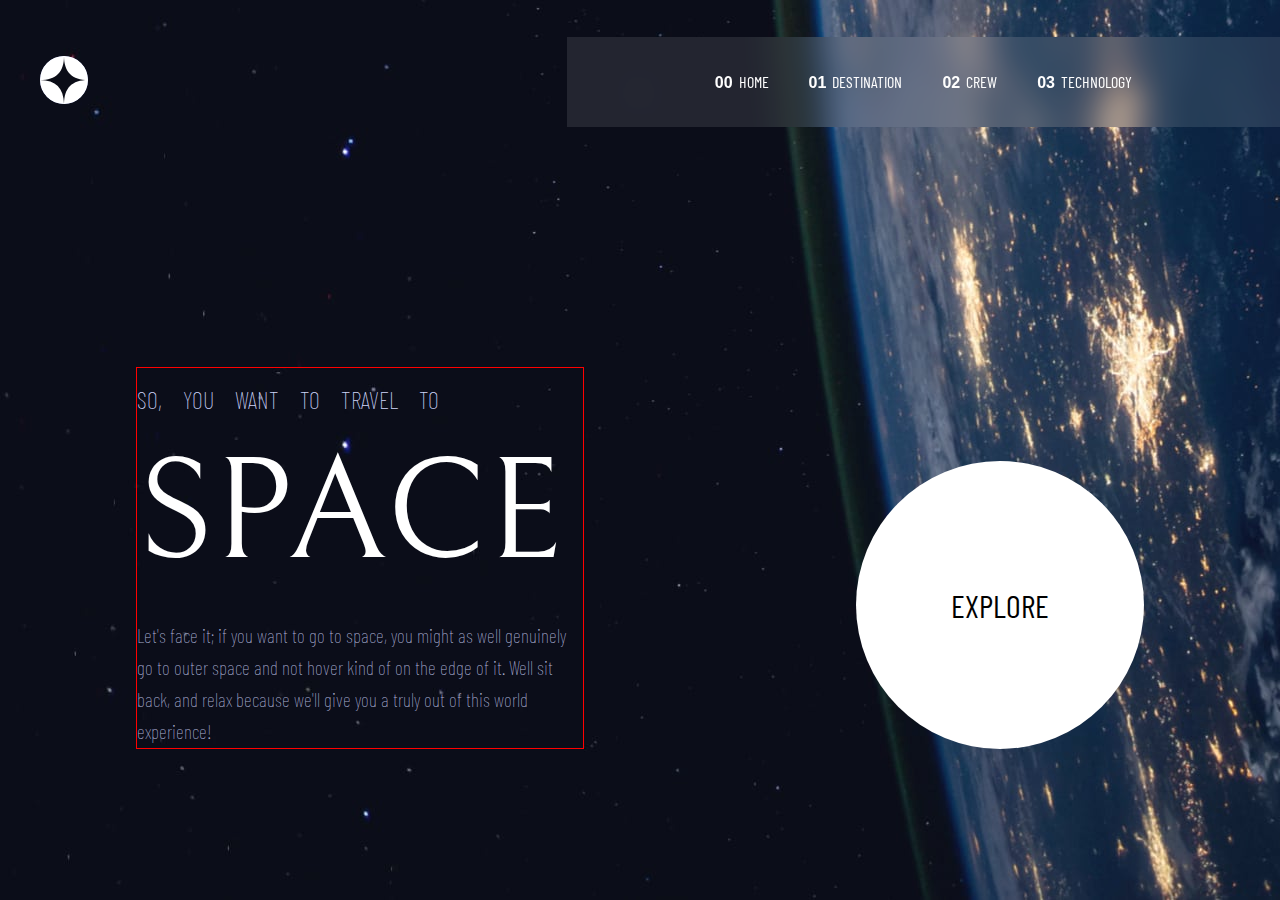
==== index.html @ 9f948ea0 "update" ====
<!DOCTYPE html>
<html lang="en">
<head>
    <meta charset="UTF-8">
    <meta name="viewport" content="width=device-width, initial-scale=1.0">
    <title>Frontend Mentor | Space tourism website</title>
    <link rel="shortcut icon" href="/images/favicon-32x32.png">
    <link rel="stylesheet" href="/css/index.css">
    <script src="/js/nav.js" defer></script>
    <link href="https://fonts.googleapis.com/css2?family=Barlow+Condensed&display=swap" rel="stylesheet">
    <link href="https://fonts.googleapis.com/css2?family=Bellefair&display=swap" rel="stylesheet">
</head>
<body>
    <header>
        <div class="logo">
            <img src="/images/logo.svg" alt="space-logo">
        </div>
        <button aria-controls="nav" aria-expanded="false" class="mobile-nav-toggle">
        </button>
        <nav id="toggle" data-visible="false">
            <div><a href="index.html"><span aria-hidden="true">00</span> home</a></div>
            <div><a href="destination.html"><span aria-hidden="true">01</span> Destination</a></div>
            <div><a href="crew.html"><span aria-hidden="true">02</span>  Crew</a></div>
            <div><a href="technology.html"><span aria-hidden="true">03</span> Technology</a></div>
        </nav>
    </header>
    <main>
        <div class="space-about">
        <p class="p">SO, You Want to Travel To</p>
        <h1>SPACE</h1>
        <p>Let's face it; if you want to go to space, you might as well genuinely go to outer space and not hover kind of on the edge of it. Well sit back, and relax because we'll give you a truly out of this world experience!</p>

        </div>
        <div class="explore">
            explore
        </div>
        
    </main>
</body>
</html>
---- css/index.css ----
*{
    margin: 0;
    padding:0;
    box-sizing: border-box;
}

*:focus{
    outline: none;
}
*, ::before, ::after{
    transition: all ease-in-out 300ms;
}
body{
    background-image: url('/images/background-home-desktop.jpg');
    background-attachment: fixed;
    overflow-x: hidden;
    
}

header{
    display: flex;
    justify-content: space-between;
    align-items: center;
    margin-top: 37px;
    position: sticky;
    right: 0;
    left: 0;
    z-index: 1000;
}

.logo img{
    width: 48px;
    background-color: #D0D6F9;
    border-radius: 50%;
}

.logo{
    margin-left: 2.5em;
    cursor: pointer;
}

nav {
    float: right;
    display: flex;
    justify-content: center;
    align-items: center;
    background-color: hsla(0, 0%, 0%, 0.8);
    cursor: pointer;
    font-family: 'Barlow Condensed', sans-serif;
    padding-block: 2.2em;
    padding-inline: 8em;

}

@supports ( backdrop-filter: blur(1rem)){
    nav {
        backdrop-filter: blur(1rem);
        background-color: rgba(255, 255, 255, 0.1) ;
    }
} 


nav span{
    color: white;
    font-weight: 700;
    font-family: sans-serif;
    margin-right: 3px;
}

nav a{
    margin: 20px;
    text-decoration: none;
    color:white;
    text-transform: uppercase;
    cursor: pointer;
    padding-bottom: 39px;
    border-bottom: 0.1rem solid transparent;
}

 nav a:hover,
nav a:focus{
    border-color: hsla(0, 0%, 100%, 0.445);
}

 nav a:active{
    border-color: hsl(0, 0%, 100%);
} 
  

.mobile-nav-toggle{
    display: none;
}


 main{
    display: flex;
    justify-content: space-around;
    align-items: flex-end;
    margin: 15rem 0 1rem 0;
} 

.space-about{
    width: 35%;
    border: 1px solid red;
}

.space-about .p{
    color: #D0D6F9;
    font-family: 'Barlow Condensed', sans-serif;
    text-transform: uppercase;
    font-weight: 100;
    word-spacing: 1rem;
    letter-spacing: 0.5;
    line-height: 4rem;
    font-size: 1.5rem;
   
}

.space-about h1{
    color:#ffffff;
    font-style: normal;
    padding-bottom: 5%;
    font-family: 'Bellefair', serif;
    font-weight: 100;
    font-size: 9rem;
    }

.space-about p{
    color: #d0d6f9d1;
    font-family: 'Barlow Condensed', sans-serif;
    font-weight: 50;
    line-height: 2rem;
    font-size: 1.2rem;
} 

.explore{
    width: 18rem;
    aspect-ratio: 1;
    display: flex;
    justify-content: center;
    align-items: center;
    border-radius: 50%;
    background-color: white;
    text-align: center;
    text-transform: uppercase;
    font-size: 2rem;
    font-family: 'Barlow Condensed', sans-serif;
    cursor: pointer;
    transition: all 0.5s;
} 

.explore:hover,
.explore:focus{
 outline: 6rem solid rgba(240, 240, 240, 0.192);
 
}
  

/* --Tablet Responsive-- */

 @media (max-width:880px){
     body{
        background-image: url('/images/background-home-tablet.jpg');
        background-position: top;
        background-attachment: fixed;
        background-size: cover;
    }

 header {
        margin-top: 0;

    }

    header nav span{
        display: none;
    }

    nav{
        padding-block: 2.2em;
        padding-inline: 2em;
        
    }
    nav a{
        padding-bottom: 33px;
    }

    main{
        flex-direction: column;
        justify-content: center;
        align-items: center;
        text-align: center;
        font-family: 'Barlow', sans-serif;
        margin: 5rem 0 1rem 0;
 }
 .space-about{
    width: 55%;
    text-align: center;
    justify-content: center;
 } 
   
    
    .explore{
        margin: 20% 0;
         width: 16rem;

    }
    .explore:hover{
        outline: 4rem solid rgba(240, 240, 240, 0.192);
        
       }
    .mobile-nav-toggle{
        display: none;
    }
} 


/* --mobile responsive-- */


@media (max-width:688px){
    body{
        background-image: url('/images/background-home-mobile.jpg');
        background-position: center;
        background-attachment: fixed;
        background-size: cover;
    }
header{
    justify-content: space-between;
    margin-top: 2rem;
}
.logo{
    margin-left: 1.5rem;
}
       header nav {
            flex-direction: column;
            justify-content: flex-start;
            align-items: flex-start;
            position: fixed;
            inset: 0 0 0 30%;
            padding: min(30vh, 10rem) 2em;
            gap: 2rem;
            transform: translateX(100%);
            transition: transform 350ms ease-out;
            
 }

header nav[data-visible="true"]{
    transform: translateX(0%);
}

header nav span{
        display: inline-block;
    }


nav a{
        padding-bottom: 0;
    }
    
.mobile-nav-toggle{
        display: block;
        position: relative;
        top: 0;
        right: 1.5rem;
        z-index: 9999;
        background-color: #D0D6F9;
        width: 2.5rem;
        height: 0.3125rem;
        border: none;
        border-radius: 0.3125rem ;
        cursor: pointer;
 }

 .mobile-nav-toggle::before,
 .mobile-nav-toggle::after{
    content: "";
    position: absolute;
    z-index: 9999;
    background-color:#D0D6F9;
    width: 2.5rem;
    height: 0.3125rem;
    border: none;
    border-radius: 0.3125rem ;
     transition: all 0.3s;
    cursor: pointer;
}

 .mobile-nav-toggle::before{
    transform: translate(-20px, -15px);
 }
 .mobile-nav-toggle::after{
    transform: translate(-20px, 10.5px);
 }

.mobile-nav-toggle[aria-expanded="true"] {
    background-color: transparent;
}
.mobile-nav-toggle[aria-expanded="true"]::before {
    transform: translateX(-20px) rotate(45deg);
    position: fixed;
}
.mobile-nav-toggle[aria-expanded="true"]::after {
    transform: translateX(-20px) rotate(-45deg);
    position: fixed;
}

.space-about{
    width: 90%;
}
 
.explore{
     width: 12rem;

}

.space-about h1{
    font-size: 6rem;
}
.space-about .p{
    font-size: 1rem;
}
}
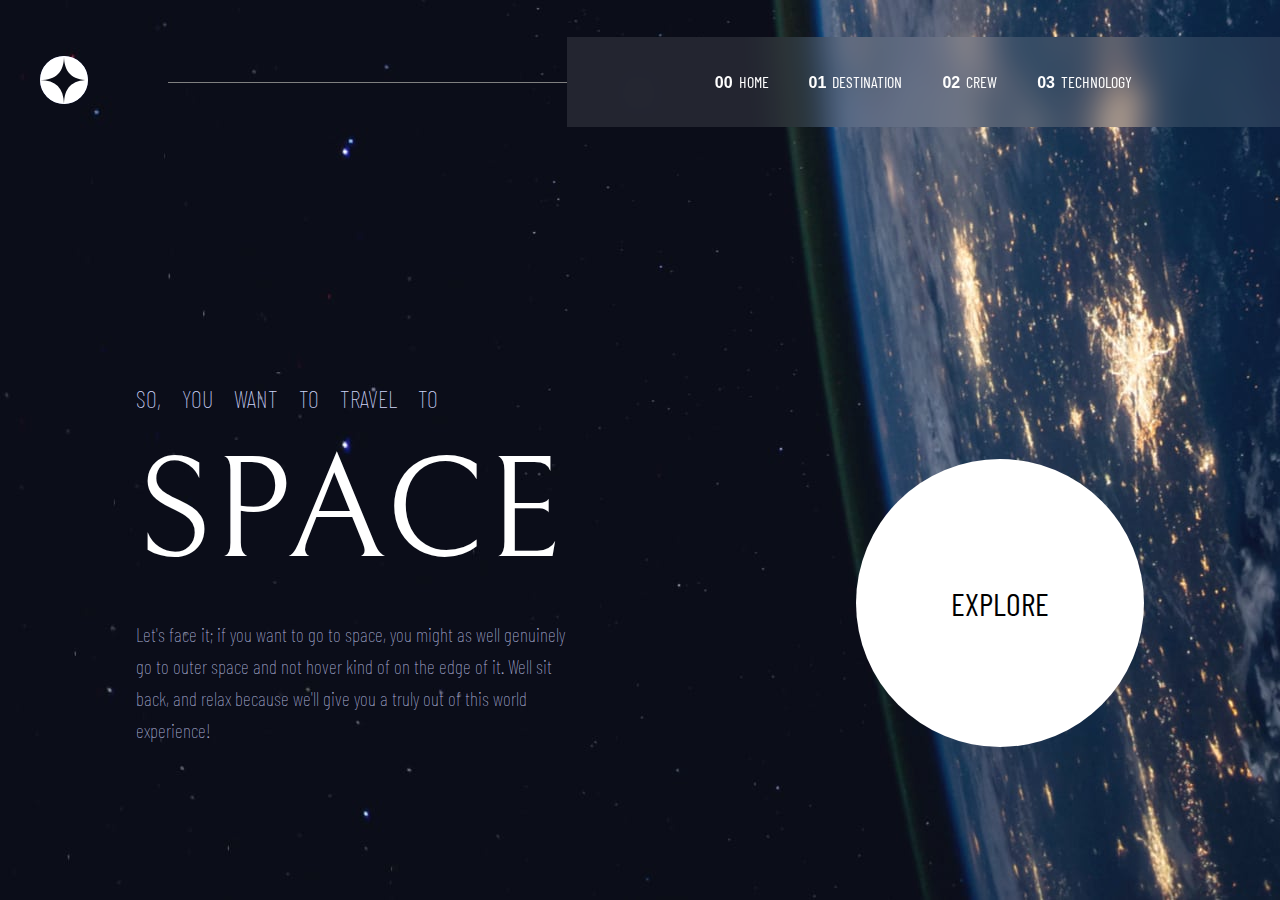
==== commit e2b36897: "1" ====
--- a/index.html
+++ b/index.html
@@ -15,6 +15,7 @@
         <div class="logo">
             <img src="/images/logo.svg" alt="space-logo">
         </div>
+        <div class="hori-line"></div>
         <button aria-controls="nav" aria-expanded="false" class="mobile-nav-toggle">
         </button>
         <nav id="toggle" data-visible="false">
--- a/css/index.css
+++ b/css/index.css
@@ -73,7 +73,7 @@
     color:white;
     text-transform: uppercase;
     cursor: pointer;
-    padding-bottom: 39px;
+    padding-bottom: 35px;
     border-bottom: 0.1rem solid transparent;
 }
 
@@ -85,7 +85,14 @@
  nav a:active{
     border-color: hsl(0, 0%, 100%);
 } 
-  
+
+.hori-line{
+    width: 20rem;
+    height: 1px;
+    background-color: grey;
+    margin-left: 5rem;
+    flex: 1;
+}
 
 .mobile-nav-toggle{
     display: none;
@@ -101,7 +108,6 @@
 
 .space-about{
     width: 35%;
-    border: 1px solid red;
 }
 
 .space-about .p{
@@ -171,7 +177,8 @@
 
     }
 
-    header nav span{
+    header nav span,
+    .hori-line{
         display: none;
     }
 
